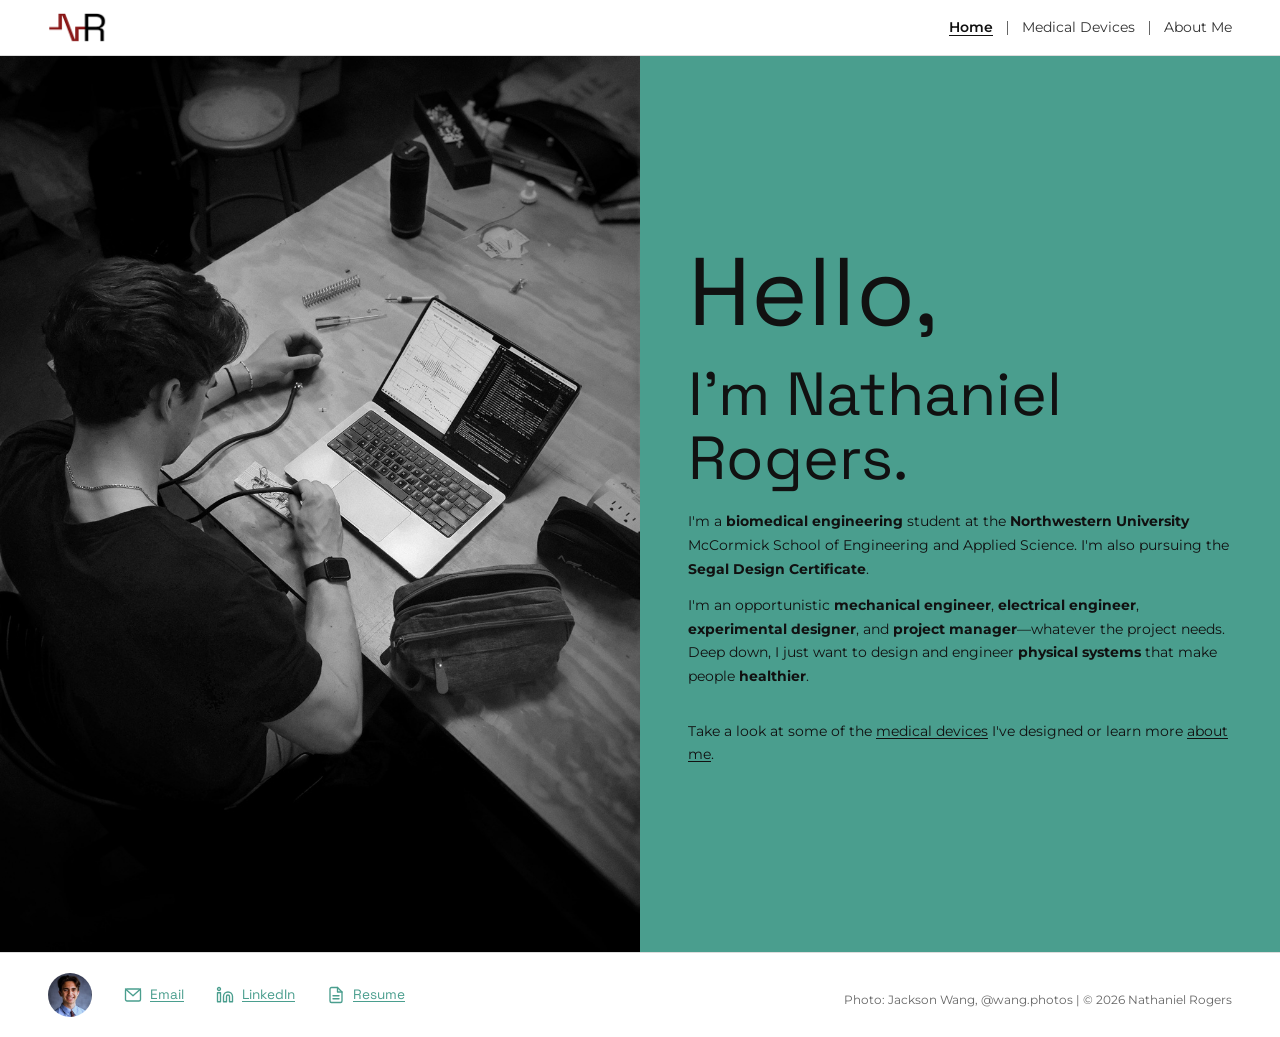
==== index.html @ 5a856a4f "Initial file upload Initial upload of all website files" ====
<!DOCTYPE html>
<html lang="en">
<head>
  <meta charset="UTF-8" />
  <meta name="viewport" content="width=device-width, initial-scale=1.0" />
  <title>Nathaniel Rogers — Biomedical Engineering Portfolio</title>
  <link rel="preconnect" href="https://fonts.googleapis.com">
  <link rel="preconnect" href="https://fonts.gstatic.com" crossorigin>
  <link href="https://fonts.googleapis.com/css2?family=Space+Grotesk:wght@300..700&family=Space+Mono:ital,wght@0,400;0,700;1,400;1,700&display=swap" rel="stylesheet">
  <link rel="preconnect" href="https://fonts.googleapis.com">
  <link rel="preconnect" href="https://fonts.gstatic.com" crossorigin>
  <link href="https://fonts.googleapis.com/css2?family=Montserrat:ital,wght@0,100..900;1,100..900&display=swap" rel="stylesheet">
  <link rel="stylesheet" href="css/style.css" />
  <style>
    .hero-image-col img:hover {
      cursor: url("data:image/svg+xml,%3Csvg xmlns='http://www.w3.org/2000/svg' width='48' height='48'%3E%3Ccircle cx='16' cy='16' r='10' fill='rgba(139,26,26,0.45)' /%3E%3C/svg%3E") 16 16, auto;
    }
  </style>
</head>
<body>

  <!-- ── Navigation ─────────────────────────────────────────── -->
  <nav class="site-nav">
    <div class="nav-inner">
      <a href="index.html" class="nav-logo">
        <img src="/images/logo_small.png" 
          alt="Logo"
          height="60"
          width="60"
        />
      </a>
      <ul class="nav-links">
        <li><a href="index.html" class="active">Home</a></li>
        <li><a href="medical-devices.html">Medical Devices</a></li>
        <li><a href="about.html">About Me</a></li>
      </ul>
    </div>
  </nav>

  <!-- ── Hero ───────────────────────────────────────────────── -->
  <section class="hero home-hero">
    <div class="hero-split">

      <div class="hero-image-col">
        <!-- REPLACE: anatomical figure (frog/musculature engraving) used as hero image -->
        <img
          src="/images/index/index_hero_photo.JPG" 
          alt="Photo"
          class="square"
        /> 
      </div>

      <!-- Right: intro text on teal -->
      <div class="hero-text-col">

        <h1 class="display-heading large">Hello,</h1>
        <h1 class="display-heading light">I'm Nathaniel<br>Rogers.</h1>

        <p class="home-intro-body">
          I'm a <strong>biomedical engineering</strong> student at the
          <strong>Northwestern University</strong> McCormick School of Engineering
          and Applied Science. I'm also pursuing the <strong>Segal Design Certificate</strong>.
        </p>

        <p class="home-intro-body">
          I'm an opportunistic <strong>mechanical engineer</strong>,
          <strong>electrical engineer</strong>, <strong>experimental designer</strong>,
          and <strong>project manager</strong>—whatever the project needs. Deep down,
          I just want to design and engineer <strong>physical systems</strong> that
          make people <strong>healthier</strong>.
        </p>

        <p class="home-cta-links">
          Take a look at some of the
          <a href="medical-devices.html">medical devices</a> I've designed or
          learn more <a href="about.html">about me</a>.
        </p>
      </div>

    </div>
  </section>

  <!-- ── Footer ─────────────────────────────────────────────── -->
  <footer class="site-footer">
    <div class="footer-inner">
      <div class="footer-photo">
        <!-- REPLACE: circular headshot photo -->
        <img
          src="/images/nathaniel_rogers_headshot_small.jpg" 
          alt="Photo"
          class="square"
          style="width:44px;height:44px;"
        />    
      </div>

      <a href="mailto:nrogers@u.northwestern.edu" class="footer-link">
        <!-- envelope icon -->
        <svg class="footer-icon" viewBox="0 0 24 24" fill="none" stroke="currentColor" stroke-width="1.8" stroke-linecap="round" stroke-linejoin="round">
          <rect x="2" y="4" width="20" height="16" rx="2"/>
          <polyline points="2,4 12,13 22,4"/>
        </svg>
        Email
      </a>

      <a href="https://www.linkedin.com/in/nathaniel-r0gers/" target="_blank" rel="noopener" class="footer-link">
        <!-- linkedin icon -->
        <svg class="footer-icon" viewBox="0 0 24 24" fill="none" stroke="currentColor" stroke-width="1.8" stroke-linecap="round" stroke-linejoin="round">
          <path d="M16 8a6 6 0 0 1 6 6v7h-4v-7a2 2 0 0 0-2-2 2 2 0 0 0-2 2v7h-4v-7a6 6 0 0 1 6-6z"/>
          <rect x="2" y="9" width="4" height="12"/>
          <circle cx="4" cy="4" r="2"/>
        </svg>
        LinkedIn
      </a>

      <a href="supporting_docs/nathaniel_rogers_resume.pdf" target="_blank" rel="noopener" class="footer-link">
        <!-- document file icon -->
        <svg class="footer-icon" viewBox="0 0 24 24" fill="none" stroke="currentColor" stroke-width="1.8" stroke-linecap="round" stroke-linejoin="round">
          <path d="M14 2H6a2 2 0 0 0-2 2v16a2 2 0 0 0 2 2h12a2 2 0 0 0 2-2V8z"/>
          <polyline points="14 2 14 8 20 8"/>
          <line x1="16" y1="13" x2="8" y2="13"/>
          <line x1="16" y1="17" x2="8" y2="17"/>
        </svg>
        Resume
      </a>

      <!-- copyright notice on far right of footer -->
      <span class="footer-copyright">
        Photo: Jackson Wang, <a href="https://www.instagram.com/wang.photos/" class="about-link" target="_blank">@wang.photos</a> | &copy; 2026 Nathaniel Rogers
        <br>
      </span>

    </div>
  </footer>

  <script src="js/nav.js"></script>
</body>
</html>
---- css/style.css ----
/* ============================================================
   NATHANIEL ROGERS — PORTFOLIO STYLESHEET
   ============================================================ */

@import url('https://fonts.googleapis.com/css2?family=Source+Sans+3:ital,wght@0,300;0,400;0,600;0,700;1,400&display=swap');

/* ── CSS Variables ─────────────────────────────────────────── */
:root {
  --teal:        #4a9e8e;
  --teal-dark:   #3d8578;
  --crimson:     #8b1a1a;
  --crimson-mid: #a52020;
  --black:       #111111;
  --grey-dark:   #333333;
  --grey-mid:    #666666;
  --grey-light:  #f2f2f2;
  --white:       #ffffff;
  --border:      #dddddd;

  --font-title:  'Space Grotesk', Georgia, 'Times New Roman', serif;
  --font-sans:   Montserrat, 'Source Sans 3', sans-serif;

  --nav-height:  56px;
  --max-w:       1500px;
  --page-pad:    clamp(1rem, 4vw, 3rem);
}

/* ── Reset & Base ───────────────────────────────────────────── */
*, *::before, *::after { box-sizing: border-box; margin: 0; padding: 0; }

html { scroll-behavior: smooth; }

body {
  font-family: var(--font-sans);
  font-size: 15px;
  line-height: 1.65;
  color: var(--grey-dark);
  background: var(--white);
}

img { display: block; max-width: 100%; height: auto; }
a { color: inherit; text-decoration: none; }

/* ── Navigation ─────────────────────────────────────────────── */
.site-nav {
  position: sticky;
  top: 0;
  z-index: 100;
  background: var(--white);
  border-bottom: 1px solid var(--border);
  height: var(--nav-height);
  display: flex;
  align-items: center;
  padding: 0 var(--page-pad);
}

.nav-inner {
  width: 100%;
  max-width: var(--max-w);
  margin: 0 auto;
  display: flex;
  align-items: center;
  justify-content: space-between;
}
/* Nav links */
.nav-links {
  display: flex;
  align-items: center;
  gap: 0;
  list-style: none;
}

.nav-links li {
  display: flex;
  align-items: center;
}

.nav-links li + li::before {
  content: '';
  display: inline-block;
  width: 1px;
  height: 14px;
  background: var(--grey-mid);
  margin: 0 14px;
}

.nav-links a {
  font-family: var(--font-sans);
  font-size: 0.875rem;
  font-weight: 400;
  color: var(--grey-dark);
  text-decoration: none;
  
}

/* Hover: bold ONLY */
.nav-links a:hover {
  color: var(--black);
  font-weight: 600;
  transition: color 0.3s, font-weight 0.3s;
}

/* Active: bold + underline */
.nav-links a.active {
  color: var(--black);
  font-weight: 600;
  text-decoration: underline;
  text-underline-offset: 3px;
}

/* ── Back Arrow (project pages) ─────────────────────────────── */
.back-arrow {
  display: inline-flex;
  align-items: center;
  gap: 6px;
  font-family: var(--font-title);
  font-size: 0.875rem;
  color: var(--black);
  padding: var(--page-pad) var(--page-pad) 0;
  max-width: var(--max-w);
  margin: 0 auto;
  display: block;
}

a.back-arrow:hover { 
  color: var(--white) !important; 
  transition: color 0.3s;
}

/* ── Hero Banner (teal top section) ─────────────────────────── */
.hero {
  background: var(--teal);
  color: var(--white);
  padding: 0;
  overflow: hidden;
}

.hero-split {
  display: grid;
  grid-template-columns: 1fr 1fr;
  min-height: 420px;
}

.hero-image-col {
  background: #e8e8e8;
  overflow: hidden;
  position: relative;
}

.hero-image-col .img-placeholder {
  width: 100%;
  height: 100%;
  min-height: 360px;
  object-fit: cover;
}

.hero-image-col img {
  width: 100%;
  height: 100%;
  object-fit: cover;
  display: block;
}

.hero-text-col {
  background: var(--teal);
  padding: clamp(2rem, 5vw, 4rem) clamp(1.5rem, 4vw, 3rem);
  display: flex;
  flex-direction: column;
  justify-content: center;
}

/* Project hero (narrower, with image left) */
.project-hero .hero-image-col {
  max-width: 340px;
}

/* ── Typography ─────────────────────────────────────────────── */
.display-heading {
  font-family: var(--font-title);
  font-size: clamp(2.4rem, 5vw, 3.8rem);
  font-weight: normal;
  line-height: 1.05;
  color: var(--black);
  text-align: center;
}

.display-heading.light { 
  color: var(--black); 
  text-align: left
}

.display-heading.large { 
  color: var(--black); 
  text-align: left;
  font-size: clamp(3.5rem, 8vw, 6rem);
}

.section-heading {
  font-family: var(--font-title);
  font-size: clamp(1.4rem, 3vw, 2rem);
  font-weight: normal;
  color: var(--black);
  margin-bottom: 0.5rem;
}

.project-title {
  font-family: var(--font-title);
  font-size: clamp(1.8rem, 10vw, 8rem);
  font-weight: normal;
  color: var(--black);
  line-height: 1.1;
  text-align: center;
}

.project-subtitle {
  font-family: var(--font-title);
  font-size: clamp(.8rem, 1vw, 1.2rem);
  color: var(--black);
  margin-top: 15rem;
  line-height: 1.5;
  max-width: 340px;
  margin-left: auto;
  text-align: right;
}


h1.disclaimer-text {
  font-family: var(--font-title);
  color: var(--crimson);
  font-style: italic;
}

/* ── Skill Tags Bar ─────────────────────────────────────────── */
.skill-bar {
  border-top: 1px solid var(--border);
  border-bottom: 1px solid var(--border);
  background: var(--white);
  padding: 0.85rem var(--page-pad);
}

.skill-bar-inner {
  max-width: var(--max-w);
  margin: 0 auto;
  display: block;
  text-align: center;
}

.skill-bar-label,
.skill-tag {
  font-family: var(--font-title);
  font-size: 1.2rem;
  letter-spacing: 0.01em;
}

.skill-bar-label {
  color: var(--teal);
  font-weight: 600;
}

.skill-tag {
  color: var(--black);
  display: inline;
  padding: 0;
  margin: 0 0.25rem;
  position: relative;
}

.skill-tag--grey {
  color: var(--grey-mid);
}

.skill-tag::after {
  content: ',\00a0';
}

.skill-tag:last-child::after {
  content: '';
}

.fade-in {
  opacity: 0;
  transform: translateY(12px);
  transition: opacity 0.7s ease-out, transform 0.7s ease-out;
}

.fade-in.visible {
  opacity: 1;
  transform: none;
}

/* ── Asterisk Section Marker ────────────────────────────────── */
.section-marker {
  display: flex;
  align-items: flex-start;
  gap: 0.75rem;
  margin-bottom: 1.25rem;
}

.asterisk {
  font-size: 5rem;
  font-family: var(--font-title);
  color: var(--teal);
  line-height: 1;
  flex-shrink: 0;
  margin-top: 2px;
}

.section-about {
  padding: clamp(2rem, 5vw, 3.5rem) var(--page-pad);
  display: flex;
  flex-direction: column;
  gap: 0.5rem;
}
/* ── Content Sections ───────────────────────────────────────── */
.section {
  padding: clamp(2rem, 5vw, 3.5rem) var(--page-pad);
  /* two columns, one narrow for vertical story nav bar, one for content*/
  display: grid;
  grid-template-columns: 180px 1fr;
  gap: 0;
}

.section-inner {
  max-width: var(--max-w);
  margin: 0 auto;
}

.section.grey { 
  background: var(--grey-light);
}

.section-about.grey { background: var(--grey-light); }


/* ── Sticky Vertical Narrative Labels ─────────────────────── */


.story-block {
  display: grid;

  /* narrow sidebar column */
  grid-template-columns: 42px 1fr;

  gap: 0;

  align-items: start;

  max-width: var(--max-w);
  margin: 0;

  /* add this */
  padding-block: 2rem;

  /* full-height dark red tinted column */
  background:
    linear-gradient(
      to right,
      rgba(139, 26, 26, 0.05) 0,
      rgba(139, 26, 26, 0.05) 42px,
      transparent 42px
    );
}

.story-label {
  position: sticky;
  top: 50vh;
  transform: rotate(180deg);
  align-self: start;

  /* vertical sizing */
  height: fit-content;

  /* typography */
  font-family: 'Space Grotesk', Georgia, serif;
  font-size: 2rem;
  color: var(--teal);

  /* vertical text */
  writing-mode: vertical-rl;
  transform: rotate(180deg);

  line-height: 1;

  /* subtle appearance */
  opacity: 0.8;
}

/* Mobile */
@media (max-width: 768px) {
  .story-block {
    grid-template-columns: 1fr;
  }

  .story-label {
    display: none;
  }
}

/* Two-column content layout */
.two-col {
  display: grid;
  grid-template-columns: 1fr 1fr;
  gap: clamp(2rem, 4vw, 4rem);
  align-items: start;
}

/* Vertically center the right-hand image column in the ECG challenge section */
#challenge .two-col > div:last-child {
  align-self: center;
}

.two-col.reverse { direction: rtl; }
.two-col.reverse > * { direction: ltr; }

/* Three-column grid */
.three-col {
  display: grid;
  grid-template-columns: repeat(3, 1fr);
  gap: 1.5rem;
}

/* Center image + caption inside product three-column items */
#product .three-col > div {
  display: flex;
  flex-direction: column;
  align-items: center;
}

/* ── Image Placeholders ─────────────────────────────────────── */
.img-placeholder {
  background: #d8d8d8;
  border: 1px solid #c0c0c0;
  display: flex;
  flex-direction: column;
  align-items: center;
  justify-content: center;
  gap: 0.5rem;
  color: var(--grey-mid);
  font-size: 0.78rem;
  font-family: var(--font-sans);
  text-align: center;
  padding: 1rem;
  border-radius: 2px;
}

.img-placeholder .placeholder-icon {
  font-size: 1.4rem;
  opacity: 0.5;
}

.img-placeholder.tall { min-height: 260px; }
.img-placeholder.medium { min-height: 180px; }
.img-placeholder.short { min-height: 120px; }
.img-placeholder.square { aspect-ratio: 1; }
.img-placeholder.portrait { aspect-ratio: 3/4; }
.img-placeholder.wide { aspect-ratio: 16/9; min-height: 200px; }

/* Teal-bordered image box (used in project pages) */
.teal-framed {
  border: 2px solid var(--teal);
  border-radius: 2px;
  overflow: hidden;
  display: inline-block;
  line-height: 0;
  width: fit-content;
}

.teal-framed img {
  display: block;
  width: 100%;
  height: auto;
}

/* center project images */
.project-image {
  display:flex; 
  flex-direction:column; 
  align-items:center;
}

/* ── Caption ─────────────────────────────────────────────────── */
.caption {
  font-family: var(--font-title);
  font-size: 0.8rem;
  color: var(--grey-mid);
  text-align: center;
  margin-top: 0.5rem;
  padding-bottom: 1rem;
}

.document-link {
  color: var(--teal);
  text-decoration: underline;
  text-underline-offset: 2px;
}

/* ── Body Text Formatting ────────────────────────────────────── */
.prose p { margin-bottom: 1rem; }
.prose p:last-child { margin-bottom: 0; }
.prose strong { font-weight: 700; }
.prose em { font-style: italic; }

.prose ol, .prose ul {
  padding-left: 1.5rem;
  margin-bottom: 1rem;
}
.prose li { margin-bottom: 0.35rem; }

/* ── Contribution Item ───────────────────────────────────────── */
.contribution {
  display: grid;
  grid-template-columns: 1fr 1fr;
  gap: clamp(1.5rem, 3vw, 3rem);
  align-items: center;
  padding: 2rem 0;
  border-bottom: 1px solid var(--border);
}

.contribution:last-child { border-bottom: none; }

/* Individual contribution fade-in states (animate on scroll) */
.contribution {
  opacity: 0;
  transform: translateY(12px);
  transition: opacity 0.7s ease-out, transform 0.7s ease-out;
}

.contribution.visible {
  opacity: 1;
  transform: none;
}

/* Center the image or media inside the contribution's media column
   and stack captions beneath images */
.contribution > div:last-child {
  display: flex;
  flex-direction: column;
  align-items: center;
  justify-content: center;
  gap: 0.5rem;
}

.contribution > div:last-child img {
  display: block;
  max-width: 100%;
  height: auto;
}

/* Ensure captions inside the media column span the full width and sit below images */
.contribution > div:last-child .caption {
  width: 100%;
  text-align: center;
  margin-top: 0;
  padding-bottom: 0.5rem;
}

.contribution.flip { direction: rtl; }
.contribution.flip > * { direction: ltr; }

.contribution-text h3 {
  font-family: var(--font-title);
  font-size: 1.25rem;
  font-weight: normal;
  margin-bottom: 0.6rem;
  color: var(--black);
}

.contribution-text p {
  font-size: 0.9rem;
  line-height: 1.6;
}

/* ── Features Grid ───────────────────────────────────────────── */
.features-grid {
  display: grid;
  grid-template-columns: repeat(3, 1fr);
  gap: 1.5rem;
  margin-top: 1.5rem;
}

.feature-card {
  display: flex;
  flex-direction: column;
  gap: 0.6rem;
}

.feature-card h4 {
  font-family: var(--font-title);
  font-weight: normal;
  font-size: 1rem;
  color: var(--black);
}

/* ── Centered Heading Block ──────────────────────────────────── */
.heading-block {
  text-align: center;
  margin-bottom: 2rem;
}

.heading-block .section-heading {
  display: inline-block;
  border-bottom: 2px solid var(--teal);
  padding-bottom: 0.25rem;
}

/* ── Footer / Contact Bar ────────────────────────────────────── */
.site-footer {
  border-top: 1px solid var(--border);
  padding: 1.25rem var(--page-pad);
  background: var(--white);
}

.footer-inner {
  max-width: var(--max-w);
  margin: 0 auto;
  display: flex;
  align-items: center;
  gap: 2rem;
  flex-wrap: wrap;
}

.footer-photo {
  width: 44px;
  height: 44px;
  border-radius: 50%;
  overflow: hidden;
  flex-shrink: 0;
}

.footer-photo .img-placeholder {
  width: 44px;
  height: 44px;
  font-size: 0.6rem;
  min-height: unset;
}

.footer-link {
  display: flex;
  align-items: center;
  gap: 0.5rem;
  font-family: var(--font-title);
  font-size: 0.85rem;
  color: var(--teal);
  text-decoration: underline;
  text-underline-offset: 2px;
  transition: color 0.3s;
}

.footer-link:hover { 
  color: var(--crimson); 
}

.footer-icon {
  width: 18px;
  height: 18px;
  color: var(--teal);
  flex-shrink: 0;
}

.footer-link:hover .footer-icon {
  color: var(--crimson);
  transition: color 0.3s;
}

.footer-copyright {
  font-size: 0.75rem;
  color: var(--grey-mid);
  margin-top: 0.5rem;
  /* align to right*/
  margin-left: auto;

}

/* ── In-Progress Notice ──────────────────────────────────────── */
.in-progress {
  display: flex;
  align-items: flex-start;
  gap: 0.75rem;
  padding: 2rem 0 1rem;
}

.in-progress .asterisk {
  font-size: 2rem;
}

.in-progress p {
  font-family: var(--font-title);
  font-size: clamp(1.2rem, 3vw, 1.7rem);
  color: var(--teal);
  line-height: 1.4;
}

/* ── Home Page Specifics ─────────────────────────────────────── */
.home-hero .hero-text-col {
  padding: clamp(2.5rem, 5vw, 4rem) clamp(1.5rem, 4vw, 3rem);
}

.home-hero .display-heading {
  color: var(--black);
  margin-bottom: 1.25rem;
  text-align: left;
}

.home-intro-body {
  font-size: 0.875rem;
  color: var(--black);
  line-height: 1.7;
  margin-bottom: 0.75rem;
}

.home-intro-body strong { font-weight: 700; }

.home-cta-links {
  margin-top: 1.2rem;
  font-size: 0.875rem;
  color: var(--black);
}

.home-cta-links a {
  color: var(--black);
  text-decoration: underline;
  text-underline-offset: 2px;
  transition: color 0.3s;
}

.home-cta-links a:hover { 
  color: var(--white); }

/* ── Medical Devices Hub ─────────────────────────────────────── */
.devices-hero {
  background: var(--teal);
  /* large padding like about me page */
  padding: var(--page-pad);
  text-align: left;
}

.devices-hero-inner {
  margin: 0 ;
  min-height: 100vh;
  align-items: center;
  display: flex;
  justify-content: center;
}

.devices-hero .display-heading {
  color: var(--black);
  font-size: clamp(2.8rem, 6vw, 4.5rem);

}

.chevron-down {
  text-align: center;
  padding: 1rem 0 0;
  font-size: 2rem;
  color: var(--black);
  cursor: default;
}

/* Figure + project list layout */
.devices-figure-section {
  padding: clamp(2rem, 4vw, 3rem) var(--page-pad);
  background: var(--white);
}

.devices-figure-inner {
  max-width: var(--max-w);
  margin: 0 auto;
  display: grid;
  grid-template-columns: 1fr 1fr;
  gap: 0rem;
  align-items: start;
}

.anatomical-figure {
  position: relative;
}

.anatomical-figure img {
  width: 50vw;
}

.anatomical-figure .img-placeholder {
  min-height: 600px;
  background: #e8e8e8;
}

/* ── Project dots ────────────────────────────────────────────
   Translucent red circles overlaid on the silhouette.
   Each .dot-N sets top/left as % of the image container.
   Tweak coordinates here; data-project attr is ready for
   JS hover/line/link wiring later.
   ─────────────────────────────────────────────────────────── */
.project-dot {
  position: absolute;
  width: 40px;
  height: 40px;
  border-radius: 50%;
  background: rgba(139, 26, 26, 0.35);   /* translucent crimson */
  border: 1.5px solid rgba(139, 26, 26, 0.6);
  transform: translate(-50%, -50%);       /* center on coordinate */
  pointer-events: none;                   /* inert for now */
  transition: background 0.2s, transform 0.2s;
}

/* Anatomical dot positions — (top, left) as % of .anatomical-figure */
/* 1. EEG Wheelchair  — head / brain */
.dot-1 { top: 5%;  left: 58%; }
/* 2. SnapVac         — throat / larynx */
.dot-2 { top: 16%; left: 55%; }
/* 3. HALO            — upper arm */
.dot-3 { top: 25%; left: 74%; }
/* 4. Dual Bandpass ECG — chest / heart */
.dot-4 { top: 30%; left: 60%; }
/* 5. ENdose          — abdomen / stomach */
.dot-5 { top: 38%; left: 53%; }
/* 6. Attachable Arm Stabilizer — elbow */
.dot-6 { top: 48%; left: 82%; }
/* 7. Active Slide Board — hips */
.dot-7 { top: 55%; left: 68%; }
/* 8. ComfyCane       — lower leg */
.dot-8 { top: 70%; left: 67%; }

.project-dot {
  cursor: pointer;
  pointer-events: auto; /* was: none */
}

.project-dot:hover,
.project-dot.dot-active {
  background: rgba(74, 158, 142, 0.45);  /* teal, translucent */
  border-color: var(--teal);
  transform: translate(-50%, -50%) scale(1.7);
}

.project-hero-img {
  position: relative;
}

.project-dot--large {
  width: 80px;
  height: 80px;
  border-width: 2px;
  transform: translate(-50%, -50%);
}

.project-dot--large:hover,
.project-dot--large.dot-active {
  background: rgba(74, 158, 142, 0.45);
  border-color: var(--teal);
  transform: translate(-50%, -50%);
}

/* Project list on right side */
.project-list {
  padding-top: 1rem;
}

.project-list-item {
  /* two columns, one for date and one for name */
  display: grid;
  grid-template-columns: 1fr 1fr;
  gap: 1rem;
  align-items: start;
  padding: 3rem 1rem 0 0;
  border-bottom: 1.5px solid var(--crimson);
  cursor: pointer;
  transition: background 0.3s;
  overflow: hidden;
}

.project-date {
  font-family: var(--font-title);
  font-size: 0.8rem;
  color: var(--black);
  text-align: left;
  padding-left: 0.5rem;
  padding-top: 0.5rem;
  transition: color 0.3s;
}

.project-name {
  font-family: var(--font-title);
  font-size: 1.3rem;
  color: var(--black);
  text-align: right;
  transition: color 0.3s;
}

.project-summary {
  grid-column: 1 / -1;
  padding: 0.75rem 0 1rem 0.5rem;
  font-family: var(--font-sans);
  font-size: 0.95rem;
  color: var(--grey-dark);
  line-height: 1.65;
  max-height: 0;
  opacity: 0;
  overflow: hidden;
  transition: max-height 0.35s ease, opacity 0.35s ease, padding 0.35s ease;
  justify-content: right;
}

.project-list-item:hover .project-summary {
  max-height: 1000px;
  opacity: 1;
  padding-top: 0.75rem;
}

.project-date {
  font-family: var(--font-title);
  font-size: 0.8rem;
  color: var(--black);
  text-align: left;
  padding-left: 0.5rem;
  padding-top: 0.5rem;
  transition: color 0.3s;
}

.project-list-item:hover .project-name,
.project-list-item:hover .project-date {
  color: var(--teal);
  text-decoration: underline;
  text-decoration-thickness: 2px;
  text-underline-offset: 3px;
}

.project-list-item.dot-hovered .project-name,
.project-list-item.dot-hovered .project-date {
  color: var(--teal);
  text-decoration: underline;
  text-decoration-thickness: 2px;
  text-underline-offset: 3px;
}

.project-list-item.dot-hovered .project-summary {
  max-height: 1000px;
  opacity: 1;
  padding-top: 0.75rem;
}

/* ── About Page ──────────────────────────────────────────────── */
.about-hero .hero-image-col {
  min-height: 420px;
}

.about-body-grid {
  display: grid;
  grid-template-columns: 1fr 1fr;
  gap: 3rem;
  align-items: start;
}

.personal-projects-grid {
  display: grid;
  grid-template-columns: repeat(3, 1fr);
  gap: 1.5rem;
  margin-top: 1.5rem;
}

.personal-project-card {
  display: flex;
  flex-direction: column;
  gap: 0.5rem;
}

.personal-project-card .project-card-title {
  font-family: var(--font-title);
  font-size: 0.9rem;
  text-align: center;
  color: var(--black);
}

.about-link:hover {
  color: var(--teal);
  text-decoration: underline;
  text-underline-offset: 2px;
  transition: color 0.3s;
}

/* ── Project Page Hero ───────────────────────────────────────── */
.project-hero-grid {
  display: grid;
  grid-template-columns: 50vw 1fr;
  background: var(--teal);
  min-height: 100vh;
  align-items: center;
}

.project-hero-img {
  aspect-ratio: 1 / 1;
}

.project-hero-img .img-placeholder {
  width: 100%;
  height: 100%;
  /* remove min-height and aspect-ratio */
}

.project-hero-text {
  padding:
    clamp(2rem, 4vw, 3.5rem)   /* top */
    clamp(1.5rem, 3vw, 2.5rem) /* right */
    clamp(.5rem, 1vw, 2rem)     /* bottom (smaller) */
    clamp(1.5rem, 3vw, 2.5rem) /* left */;
  display: flex;
  flex-direction: column;
  justify-content: flex-end;
  gap: 1rem;
}

.project-hero-text .project-title {
  color: var(--black);
}

/* Red underline accent on project title */
.title-underline {
  display: block;
  width: 70%;
  height: 2px;
  background: var(--crimson);
  margin-top: 0.4rem;
}

/* ── Stub Page Notice ────────────────────────────────────────── */
.stub-notice {
  background: var(--grey-light);
  border-left: 4px solid var(--teal);
  padding: 1.5rem 2rem;
  margin: 2rem 0;
  font-size: 0.9rem;
  color: var(--grey-mid);
}

.stub-notice h3 {
  font-family: var(--font-title);
  font-weight: normal;
  font-size: 1.1rem;
  color: var(--grey-dark);
  margin-bottom: 0.4rem;
}

/* ── Responsive ──────────────────────────────────────────────── */
@media (max-width: 768px) {
  .hero-split,
  .project-hero-grid,
  .two-col,
  .about-body-grid,
  .contribution,
  .contribution.flip {
    grid-template-columns: 1fr;
    direction: ltr;
  }

  .hero-image-col { min-height: 260px; }

  .devices-figure-inner {
    grid-template-columns: 1fr;
  }

  .three-col,
  .features-grid,
  .personal-projects-grid {
    grid-template-columns: 1fr 1fr;
  }

  .project-list-item {
    grid-template-columns: 1fr;
    gap: 0.2rem;
  }

  .project-name { text-align: left; }

  .project-hero-grid {
    grid-template-columns: 1fr;
  }
}

@media (max-width: 480px) {
  .three-col,
  .features-grid,
  .personal-projects-grid {
    grid-template-columns: 1fr;
  }
}

/* ── Research Flowchart ──────────────────────────────────────── */
.research-flowchart {
  width: 100%;
  overflow-x: auto;
  margin-top: 1.5rem;
}

.flowchart-grid {
  display: grid;
  grid-template-columns: 1fr 28px 1fr 28px 1fr 28px 1fr;
  grid-auto-rows: minmax(80px, auto);
  gap: 1rem;
  align-items: center;
  min-width: 640px;
}

.flowchart-spacer {
  min-height: 0;
}

.flowchart-header {
  font-family: var(--font-title);
  font-size: 0.78rem;
  font-weight: 700;
  letter-spacing: 0.08em;
  text-transform: uppercase;
  color: var(--white);
  background: var(--teal);
  padding: 0.6rem 0.9rem;
  text-align: center;
  border-radius: 2px 2px 0 0;
}

.flowchart-cells {
  display: flex;
  flex-direction: column;
  gap: 8px;
  padding-top: 8px;
}

.flowchart-cell {
  background: var(--white);
  border: 1px solid var(--border);
  border-left: 3px solid var(--teal);
  border-radius: 2px;
  padding: 0.7rem 0.85rem;
  font-family: var(--font-sans);
  font-size: 0.8rem;
  line-height: 1.5;
  color: var(--grey-dark);
  min-height: 80px;
  display: flex;
  align-items: center;
}

.flowchart-arrow-col {
  display: flex;
  flex-direction: column;
  align-items: center;
  padding-top: calc(8px + 2.2rem); /* offset past header */
  gap: 8px;
}

.flowchart-arrow {
  display: flex;
  align-items: center;
  justify-content: center;
  min-height: 80px;
  flex-shrink: 0;
}

.flowchart-arrow svg {
  width: 22px;
  height: 22px;
  color: var(--teal);
}

@media (max-width: 768px) {
  .research-flowchart {
    overflow-x: scroll;
    -webkit-overflow-scrolling: touch;
  }
}

/* -- New Grok Content -- */
/* ============================================================
   NEW VERTICAL STORY RAIL
   ============================================================ */

.story-container {
  display: grid;
  grid-template-columns: 80px 1fr;
  gap: rem;
  max-width: var(--max-w);
  margin: 0 auto;
  padding-left: var(--page-pad);
  position: relative;
}

.vertical-rail {
  position: sticky;
  top: 80px;
  /* make height fill vertical viewport*/
  height: calc(100vh - 120px);
  display: flex;
  flex-direction: column;
  gap: 1rem;
  align-self: start;
  border-right: 1px solid var(--black);
}

a.rail-link {
  font-family: var(--font-title);
  font-size: 0.95rem;
  line-height: 1.05;
  color: var(--black);
  text-decoration: none;
  writing-mode: vertical-rl;
  transform: rotate(180deg);
  transition: background 0.2s ease;
  padding: 4rem 0;
  position: relative;
  border-radius: 2px;
  display: inline-block;
}

.rail-link:hover {
  font-weight: 700;
  transition: font-weight 0.2s ease;
}

.rail-link.active {
  color: var(--black);
  font-weight: 700;
  text-decoration: underline;
  text-underline-offset: 1px;
}

.project-bullets {
  display: flex;
  flex-direction: column;
  gap: 0.5rem;
  margin-top: 1rem;
  font-family: var(--font-title);
  margin-bottom: 2rem;
  font-size: 1.2rem;
  padding-left: 2rem;
}

/* Content wrapper */
.story-content-wrapper {
  min-width: 0;
}

/* Individual sections */
.story-section {
  padding-bottom: 6rem;
  scroll-margin-top: 100px;
  opacity: 0;
  transform: translateY(24px);
  transition: opacity 0.7s ease, transform 0.7s ease;
}

.story-section.visible {
  opacity: 1;
  transform: translateY(0);
}

.story-section:last-child {
  padding-bottom: 4rem;
}

/* Make existing .section layout behave as single-column inside the story wrapper */
.story-content-wrapper .section {
  display: block;
  grid-template-columns: unset;
  padding: clamp(2rem, 5vw, 3.5rem) var(--page-pad);
}

/* Let the section-inner fill the content column (avoid additional centering) */
.story-content-wrapper .section-inner {
  max-width: none;
  margin: 0;
}

/* Rail link tweaks */
.rail-link {
  display: inline-block;
  text-decoration: none;
  padding: 2.25rem 0;
  cursor: pointer;
  color: var(--teal);
}

.rail-link:focus { outline: none; }

/* Mobile */
@media (max-width: 768px) {
  .story-container {
    grid-template-columns: 1fr;
    gap: 0;
  }

  .vertical-rail {
    display: none;
  }

  .story-section {
    padding-bottom: 4rem;
  }
}
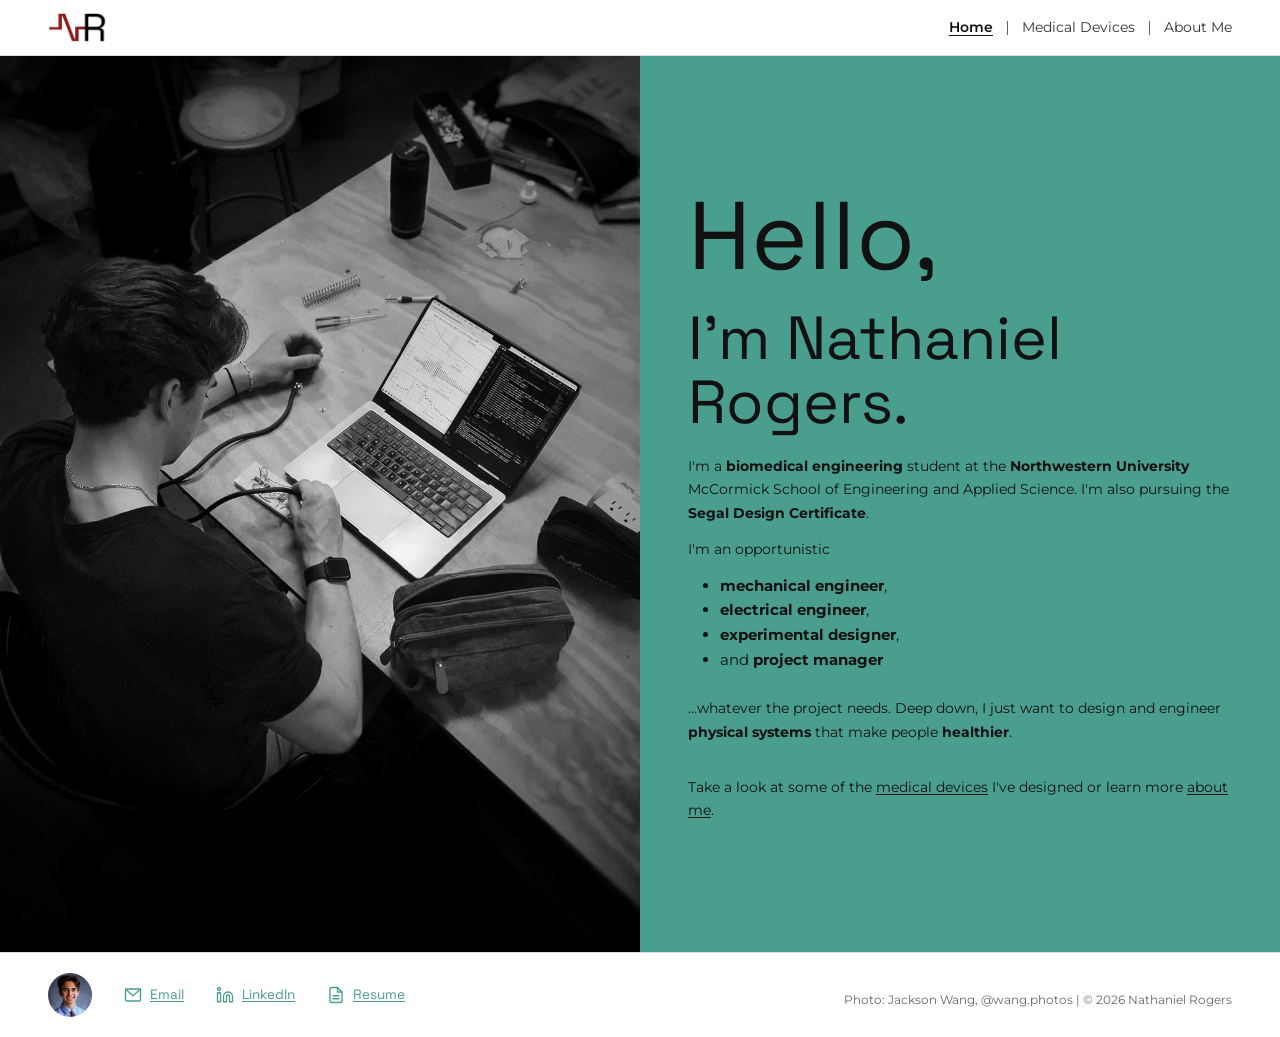
==== commit 6b6bdc69: "Display Bug Fix & Formatting Improvements Fixed project title width issue, improved landing page and" ====
--- a/index.html
+++ b/index.html
@@ -11,6 +11,14 @@
   <link rel="preconnect" href="https://fonts.gstatic.com" crossorigin>
   <link href="https://fonts.googleapis.com/css2?family=Montserrat:ital,wght@0,100..900;1,100..900&display=swap" rel="stylesheet">
   <link rel="stylesheet" href="css/style.css" />
+  <link rel="icon" type="image/png" href="./images/icon.png">
+  <meta property="og:title" content="Nathaniel Rogers Engineering Portfolio">
+  <meta property="og:description" content="Medical devices product design and development">
+  <meta property="og:image" content="https://natrog27.github.io/Engineering-Portfolio/images/preview.JPG">
+  <meta property="og:url" content="https://natrog27.github.io/Engineering-Portfolio/">
+
+  <meta name="twitter:card" content="summary_large_image">
+
   <style>
     .hero-image-col img:hover {
       cursor: url("data:image/svg+xml,%3Csvg xmlns='http://www.w3.org/2000/svg' width='48' height='48'%3E%3Ccircle cx='16' cy='16' r='10' fill='rgba(139,26,26,0.45)' /%3E%3C/svg%3E") 16 16, auto;
@@ -23,7 +31,7 @@
   <nav class="site-nav">
     <div class="nav-inner">
       <a href="index.html" class="nav-logo">
-        <img src="/images/logo_small.png" 
+        <img src="./images/logo_small.png" 
           alt="Logo"
           height="60"
           width="60"
@@ -42,9 +50,8 @@
     <div class="hero-split">
 
       <div class="hero-image-col">
-        <!-- REPLACE: anatomical figure (frog/musculature engraving) used as hero image -->
         <img
-          src="/images/index/index_hero_photo.JPG" 
+          src="./images/index/index_hero_photo.JPG" 
           alt="Photo"
           class="square"
         /> 
@@ -63,9 +70,17 @@
         </p>
 
         <p class="home-intro-body">
-          I'm an opportunistic <strong>mechanical engineer</strong>,
-          <strong>electrical engineer</strong>, <strong>experimental designer</strong>,
-          and <strong>project manager</strong>—whatever the project needs. Deep down,
+          I'm an opportunistic 
+        </p>
+          <ul style="color: var(--black); padding-left: 2rem;">
+            <li><strong>mechanical engineer</strong>,</li>
+            <li><strong>electrical engineer</strong>,</li>
+            <li><strong>experimental designer</strong>,</li>
+            <li>and <strong>project manager</strong></li>
+          </ul>
+        <br>
+        <p class="home-intro-body">
+          ...whatever the project needs. Deep down,
           I just want to design and engineer <strong>physical systems</strong> that
           make people <strong>healthier</strong>.
         </p>
@@ -86,7 +101,7 @@
       <div class="footer-photo">
         <!-- REPLACE: circular headshot photo -->
         <img
-          src="/images/nathaniel_rogers_headshot_small.jpg" 
+          src="./images/nathaniel_rogers_headshot_small.jpg" 
           alt="Photo"
           class="square"
           style="width:44px;height:44px;"
@@ -112,7 +127,7 @@
         LinkedIn
       </a>
 
-      <a href="supporting_docs/nathaniel_rogers_resume.pdf" target="_blank" rel="noopener" class="footer-link">
+      <a href="supporting_docs/Nathaniel_Rogers_Resume.pdf" target="_blank" rel="noopener" class="footer-link">
         <!-- document file icon -->
         <svg class="footer-icon" viewBox="0 0 24 24" fill="none" stroke="currentColor" stroke-width="1.8" stroke-linecap="round" stroke-linejoin="round">
           <path d="M14 2H6a2 2 0 0 0-2 2v16a2 2 0 0 0 2 2h12a2 2 0 0 0 2-2V8z"/>
--- a/css/style.css
+++ b/css/style.css
@@ -205,7 +205,7 @@
 
 .project-title {
   font-family: var(--font-title);
-  font-size: clamp(1.8rem, 10vw, 8rem);
+  font-size: clamp(2rem, 6vw, 5rem);
   font-weight: normal;
   color: var(--black);
   line-height: 1.1;
@@ -214,7 +214,7 @@
 
 .project-subtitle {
   font-family: var(--font-title);
-  font-size: clamp(.8rem, 1vw, 1.2rem);
+  font-size: clamp(.8rem, 1.5vw, 1.2rem);
   color: var(--black);
   margin-top: 15rem;
   line-height: 1.5;
@@ -795,8 +795,8 @@
   width: 40px;
   height: 40px;
   border-radius: 50%;
-  background: rgba(139, 26, 26, 0.35);   /* translucent crimson */
-  border: 1.5px solid rgba(139, 26, 26, 0.6);
+  background: rgba(74, 158, 142, 0.45);  /* teal, translucent */
+  border: 1.5px solid var(--teal);
   transform: translate(-50%, -50%);       /* center on coordinate */
   pointer-events: none;                   /* inert for now */
   transition: background 0.2s, transform 0.2s;
@@ -827,13 +827,21 @@
 
 .project-dot:hover,
 .project-dot.dot-active {
-  background: rgba(74, 158, 142, 0.45);  /* teal, translucent */
-  border-color: var(--teal);
+  background: rgba(139, 26, 26, 0.35);   /* translucent crimson */
+  border-color: var(--crimson);
   transform: translate(-50%, -50%) scale(1.7);
 }
 
 .project-hero-img {
   position: relative;
+  overflow: hidden;
+}
+
+.project-hero-img img {
+  width: 100%;
+  height: 100%;
+  object-fit: contain;
+  display: block;
 }
 
 .project-dot--large {
@@ -845,8 +853,8 @@
 
 .project-dot--large:hover,
 .project-dot--large.dot-active {
-  background: rgba(74, 158, 142, 0.45);
-  border-color: var(--teal);
+  background: rgba(139, 26, 26, 0.35);   /* translucent crimson */
+  border-color: var(--crimson);
   transform: translate(-50%, -50%);
 }
 
@@ -970,11 +978,62 @@
   color: var(--black);
 }
 
+.project-image-container {
+  position: relative;
+  overflow: hidden;
+}
+
+.project-overlay {
+  position: absolute;
+  top: 0;
+  left: 0;
+  width: 100%;
+  height: 100%;
+  background: rgba(255, 255, 255, 0.95);
+  display: flex;
+  align-items: center;
+  justify-content: center;
+  opacity: 0;
+  transition: opacity 0.3s ease-in-out;
+  padding: 1rem;
+}
+
+.project-image-container:hover .project-overlay {
+  opacity: .85;
+}
+
+.project-overlay p {
+  text-align: center;
+  font-size: 0.95rem;
+  line-height: 1.5;
+  color: var(--black);
+  font-weight: 500;
+}
+
 .about-link:hover {
   color: var(--teal);
   text-decoration: underline;
   text-underline-offset: 2px;
   transition: color 0.3s;
+}
+
+.about-column-title {
+  font-family: var(--font-title);
+  font-size: 1.4rem;
+  font-weight: normal;
+  color: var(--black);
+  margin-bottom: 0.75rem;
+  padding-bottom: 0.1rem;
+  border-bottom: 2px solid var(--teal);
+  display: inline-block;
+}
+
+.about-body-grid > div {
+  text-align: center;
+}
+
+.about-body-grid .prose {
+  text-align: left;
 }
 
 /* ── Project Page Hero ───────────────────────────────────────── */
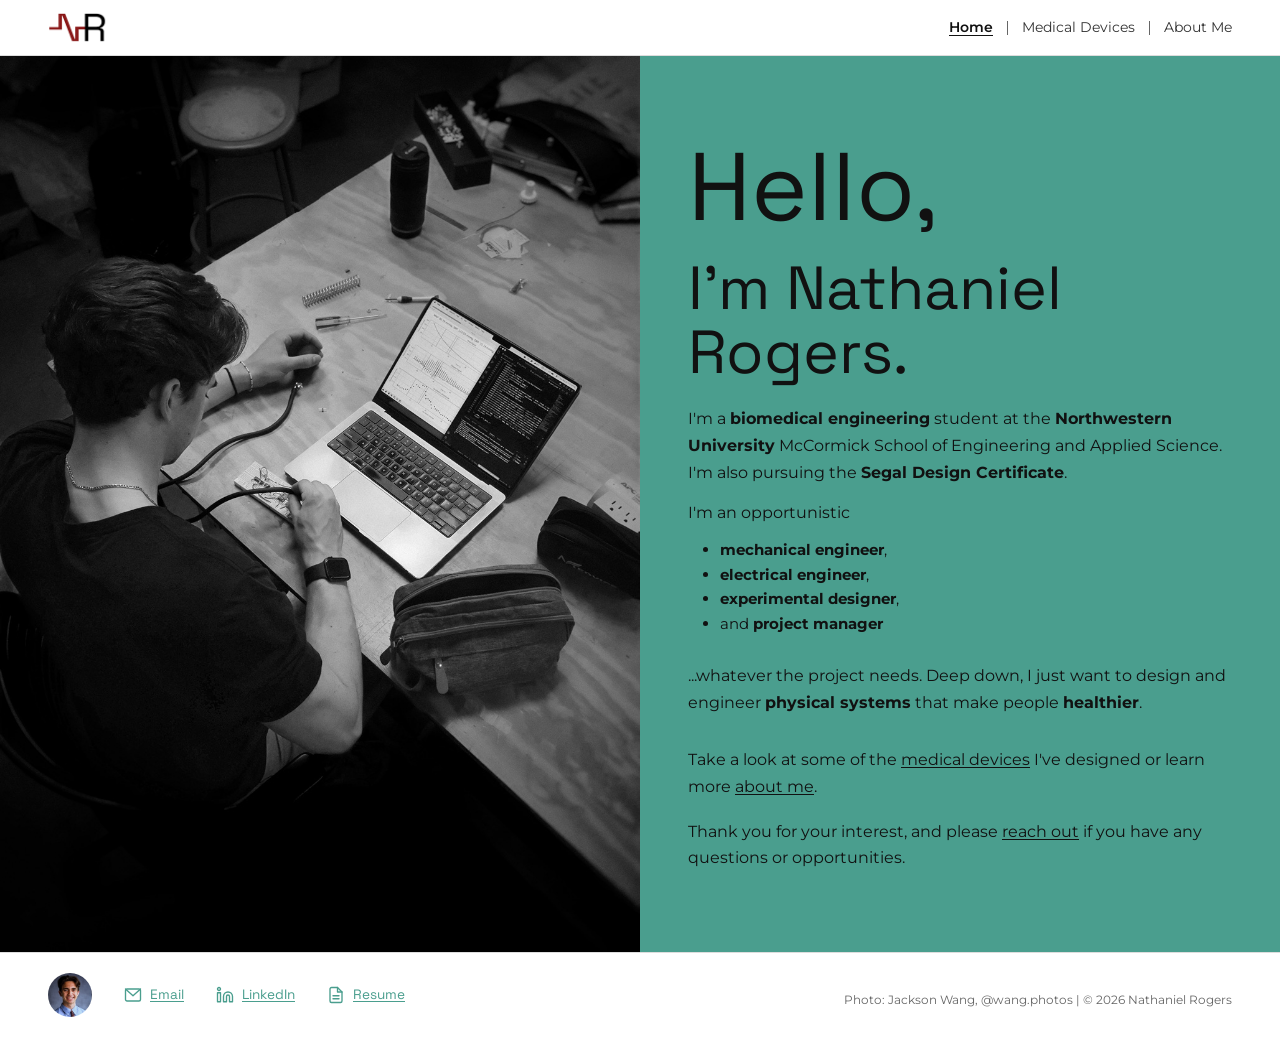
==== commit 35851fde: "advisor-guided improvements updated contribution photos (removing all asterisks), changed medical de" ====
--- a/index.html
+++ b/index.html
@@ -90,6 +90,10 @@
           <a href="medical-devices.html">medical devices</a> I've designed or
           learn more <a href="about.html">about me</a>.
         </p>
+        <p class="home-cta-links">
+          Thank you for your interest, and please
+          <a href="mailto:nrogers@u.northwestern.edu">reach out</a> 
+          if you have any questions or opportunities.
       </div>
 
     </div>
--- a/css/style.css
+++ b/css/style.css
@@ -702,7 +702,7 @@
 }
 
 .home-intro-body {
-  font-size: 0.875rem;
+  font-size: 1rem;
   color: var(--black);
   line-height: 1.7;
   margin-bottom: 0.75rem;
@@ -712,7 +712,7 @@
 
 .home-cta-links {
   margin-top: 1.2rem;
-  font-size: 0.875rem;
+  font-size: 1rem;
   color: var(--black);
 }
 
@@ -736,7 +736,7 @@
 
 .devices-hero-inner {
   margin: 0 ;
-  min-height: 100vh;
+  min-height: 20vh;
   align-items: center;
   display: flex;
   justify-content: center;
